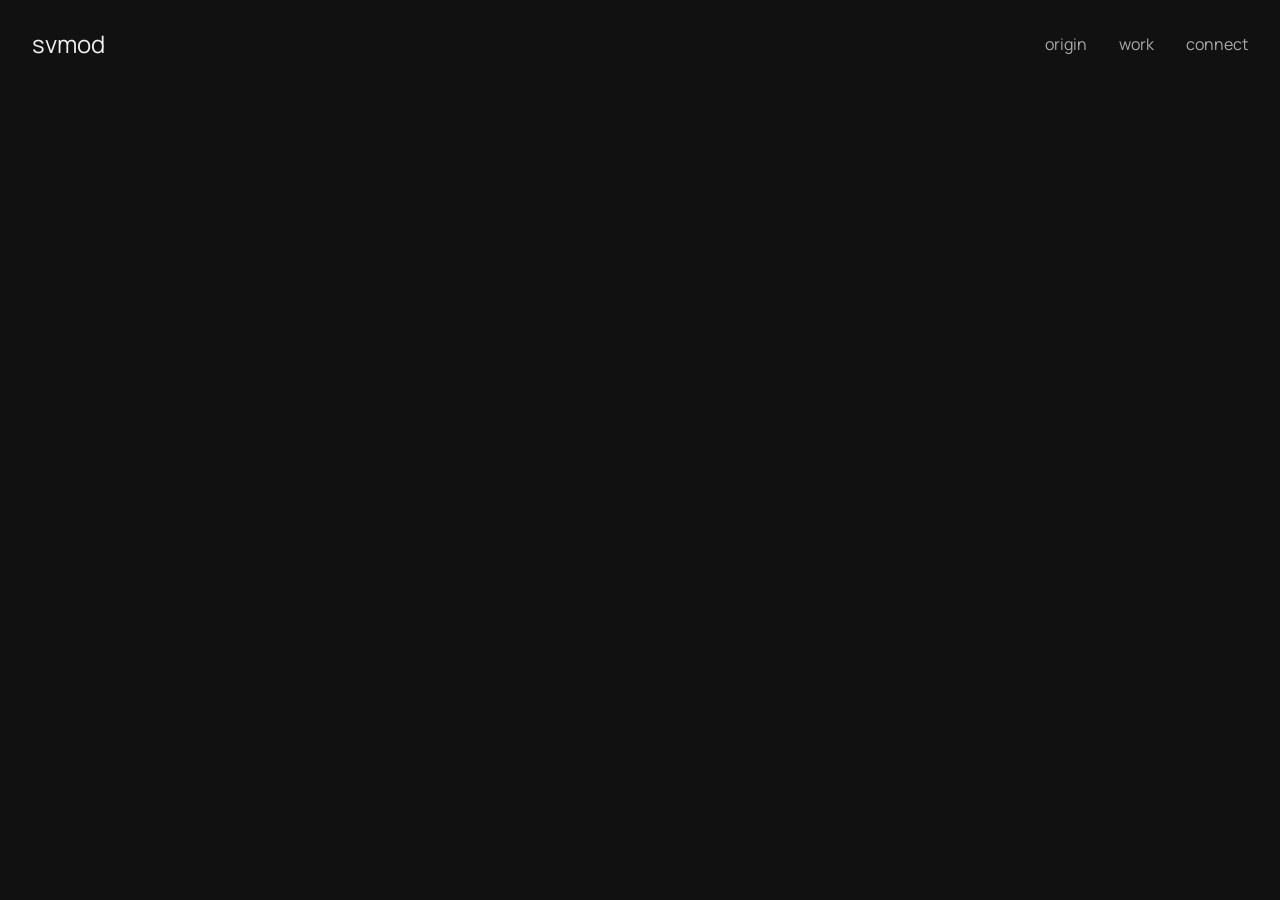
==== frontend/index.html @ 63c572e3 "feat(css): add header layout, nav hover states, transitions" ====
<!doctype html>
<html lang="en">
    <head>
        <meta charset="UTF-8" />
        <meta name="viewport" content="width=device-width, initial-scale=1.0" />
        <meta
            http-equiv="Content-Security-Policy"
            content="default-src 'self'"
        />
        <title>svmod</title>
        <meta name="description" content="Portfolio cybersec" />
        <meta name="referrer" content="strict-origin-when-cross-origin" />
        <link rel="stylesheet" href="./css/style.css" />
    </head>
    <body>
        <header>
            <a id="logo" class="logo" href="#">svmod</a>
            <nav id="menu" class="menu-style">
                <ul id="menu-container" class="menu-container">
                    <li><a href="#origin">origin</a></li>
                    <li><a href="#work">work</a></li>
                    <li><a href="#connect">connect</a></li>
                </ul>
            </nav>
        </header>

        <main>
            <section id="origin" class="section-container"></section>
            <section id="work" class="section-container"></section>
            <section id="connect" class="section-container"></section>
        </main>
        <footer></footer>
    </body>
</html>
---- frontend/css/style.css ----
@font-face {
    font-family: Manrope;
    src: url("../assets/fonts/manrope-v20-latin-300.woff2") format("woff2");
    font-weight: 300;
    font-style: normal;
    font-display: swap;
}

@font-face {
    font-family: Manrope;
    src: url("../assets/fonts/manrope-v20-latin-regular.woff2") format("woff2");
    font-weight: 400;
    font-style: normal;
    font-display: swap;
}

@font-face {
    font-family: Manrope;
    src: url("../assets/fonts/manrope-v20-latin-500.woff2") format("woff2");
    font-weight: 500;
    font-style: normal;
    font-display: swap;
}

@font-face {
    font-family: Manrope;
    src: url("../assets/fonts/manrope-v20-latin-700.woff2") format("woff2");
    font-weight: 700;
    font-style: normal;
    font-display: swap;
}

:root {
    --color-bg: #111111;
    --color-accent: #e0ffff;
    --color-text: #f0f0f0;
    --color-text-secondary: #aaaaaa;

    --text-family: Manrope, sans-serif;

    --font-size-sm: 1rem;
    --font-size-lg: 1.5rem;
    --font-size-xl: 2rem;
    --font-size-2xl: 2.5rem;

    --space-xs: 4px;
    --space-sm: 8px;
    --space-md: 16px;
    --space-lg: 32px;
    --space-xl: 64px;
    --space-2xl: 128px;

    --transition-base: 0.3s ease;
}

*,
*::after,
*::before {
    box-sizing: border-box;
}
body {
    background-color: var(--color-bg);
    font-family: var(--text-family);
    color: var(--color-text);
    margin: 0;
    min-height: 100vh;
    line-height: 1.5;
}

img,
video,
svg {
    display: block;
    max-width: 100%;
}

h1,
h2,
h3,
h4,
h5,
h6 {
    font-weight: 500;
}

header {
    position: sticky;
    top: 0;
    display: flex;
    justify-content: space-between;
    align-items: center;
    padding: var(--space-md) var(--space-lg);
}

nav ul {
    display: flex;
    flex-direction: row;
    gap: var(--space-lg);
    list-style: none;
    padding: 0;
}

nav ul li a {
    color: var(--color-text-secondary);
    text-decoration: none;
    transition: var(--transition-base);
}

nav ul li a:hover {
    color: var(--color-accent);
}

.logo {
    color: var(--color-text);
    text-decoration: none;
    font-size: var(--font-size-lg);
    transition: var(--transition-base);
}

.logo:hover {
    color: var(--color-accent);
}
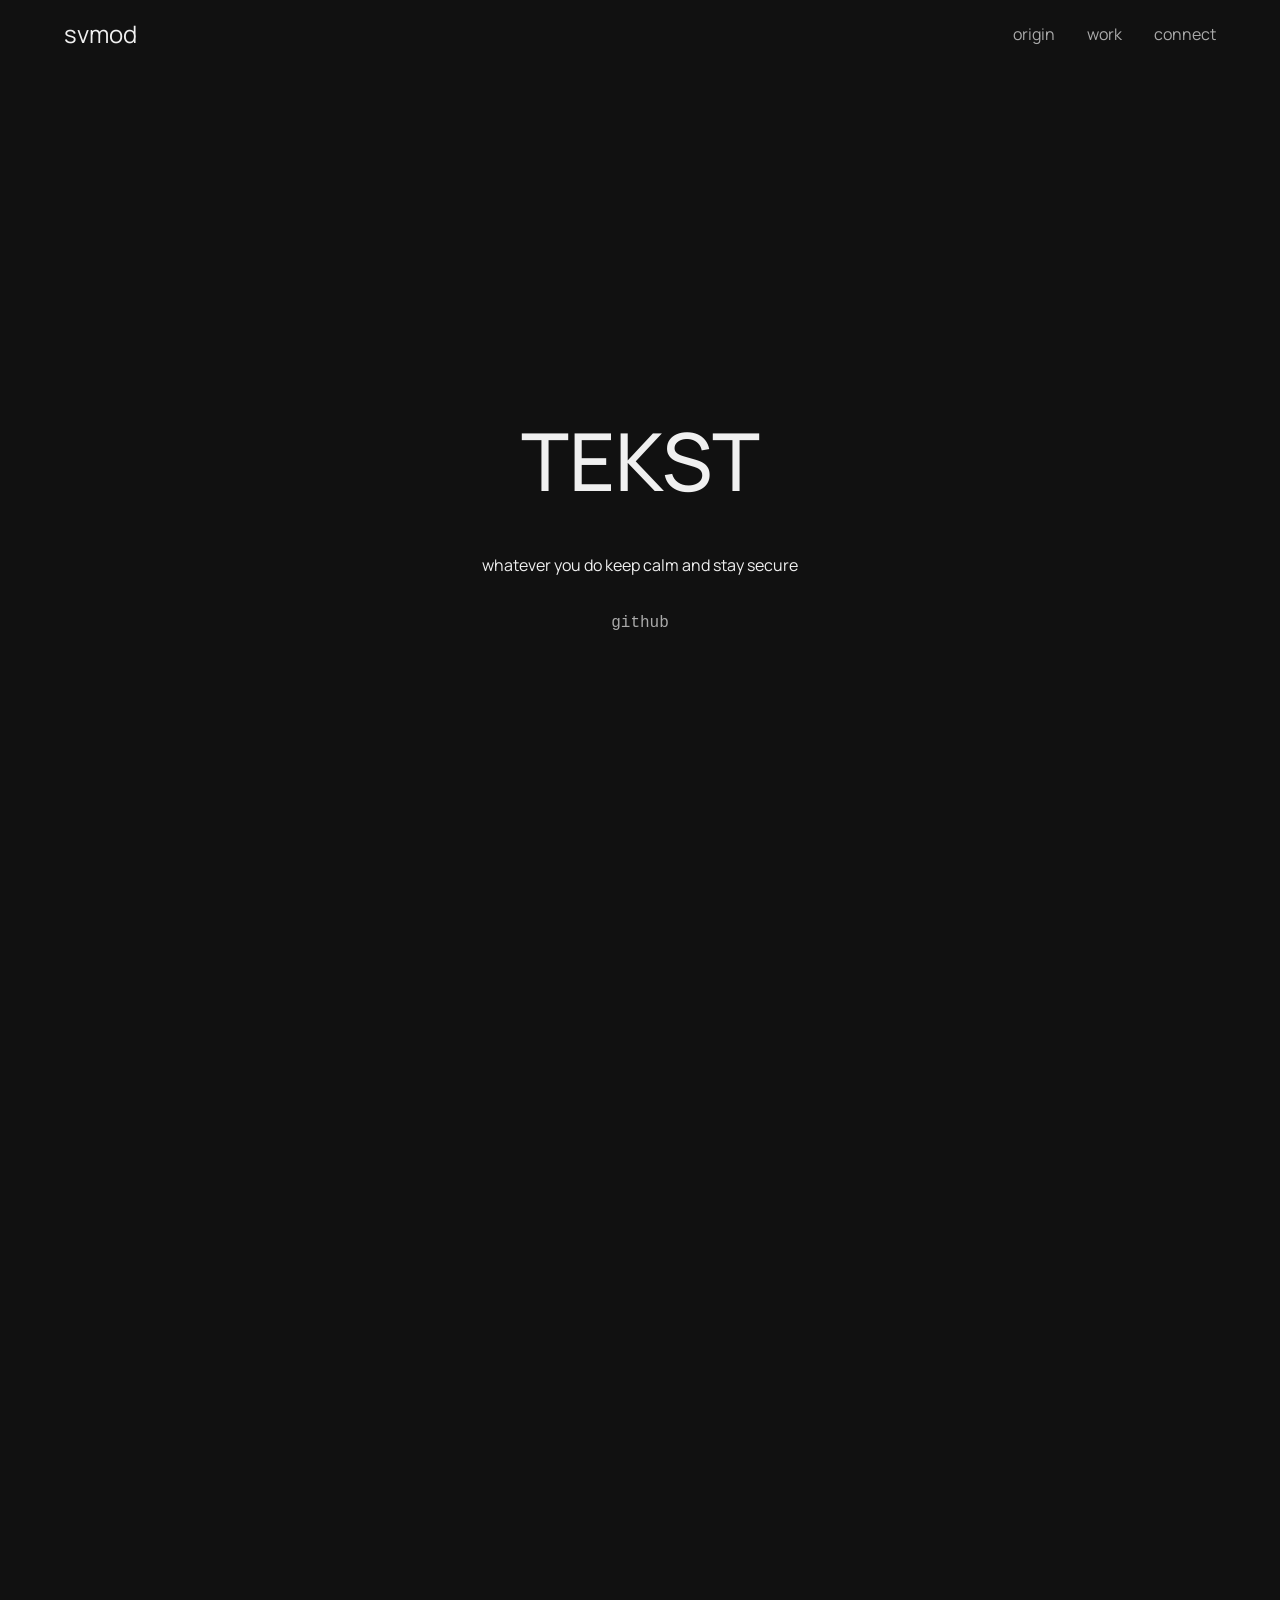
==== commit 0eb7b9fb: "feat(origin): add origin section structure and styles" ====
--- a/frontend/index.html
+++ b/frontend/index.html
@@ -25,7 +25,21 @@
         </header>
 
         <main>
-            <section id="origin" class="section-container"></section>
+            <section id="origin" class="section-container">
+                <div id="origin-container">
+                    <h1 id="origin-main-header" class="origin-header">TEKST</h1>
+
+                    <p id="origin-tag" class="tag">
+                        whatever you do keep calm and stay secure
+                    </p>
+
+                    <a
+                        class="origin-github-tag"
+                        href="https://github.com/svmod3"
+                        ><code>github</code></a
+                    >
+                </div>
+            </section>
             <section id="work" class="section-container"></section>
             <section id="connect" class="section-container"></section>
         </main>
--- a/frontend/css/style.css
+++ b/frontend/css/style.css
@@ -38,10 +38,14 @@
 
     --text-family: Manrope, sans-serif;
 
-    --font-size-sm: 1rem;
+    --font-size-sm: 0.5rem;
+    --font-size-md: 1rem;
     --font-size-lg: 1.5rem;
     --font-size-xl: 2rem;
     --font-size-2xl: 2.5rem;
+    --font-size-3xl: 3rem;
+    --font-size-4xl: 4rem;
+    --font-size-5xl: 5rem;
 
     --space-xs: 4px;
     --space-sm: 8px;
@@ -57,6 +61,12 @@
 *::after,
 *::before {
     box-sizing: border-box;
+    margin: 0;
+    padding: 0;
+}
+
+html {
+    scroll-behavior: smooth;
 }
 body {
     background-color: var(--color-bg);
@@ -89,7 +99,7 @@
     display: flex;
     justify-content: space-between;
     align-items: center;
-    padding: var(--space-md) var(--space-lg);
+    padding: var(--space-md) var(--space-xl);
 }
 
 nav ul {
@@ -120,3 +130,45 @@
 .logo:hover {
     color: var(--color-accent);
 }
+
+.section-container {
+    min-height: 100dvh;
+    display: flex;
+    justify-content: center;
+    align-items: center;
+}
+
+#origin-container {
+    display: flex;
+    flex-direction: column;
+    align-items: center;
+    gap: var(--space-lg);
+}
+
+#origin-container .origin-github-tag {
+    text-align: center;
+    text-decoration: inherit;
+    display: block;
+    font-size: var(--font-size-md);
+    color: var(--color-text-secondary);
+    transition: var(--transition-base);
+}
+
+#origin-container .origin-github-tag:hover {
+    color: var(--color-accent);
+}
+
+#origin-container h1 {
+    text-align: center;
+    font-size: var(--font-size-5xl);
+}
+
+#origin-container p {
+    text-align: center;
+}
+
+@media (max-width: 768px) {
+    #origin-container h1 {
+        font-size: var(--font-size-3xl);
+    }
+}
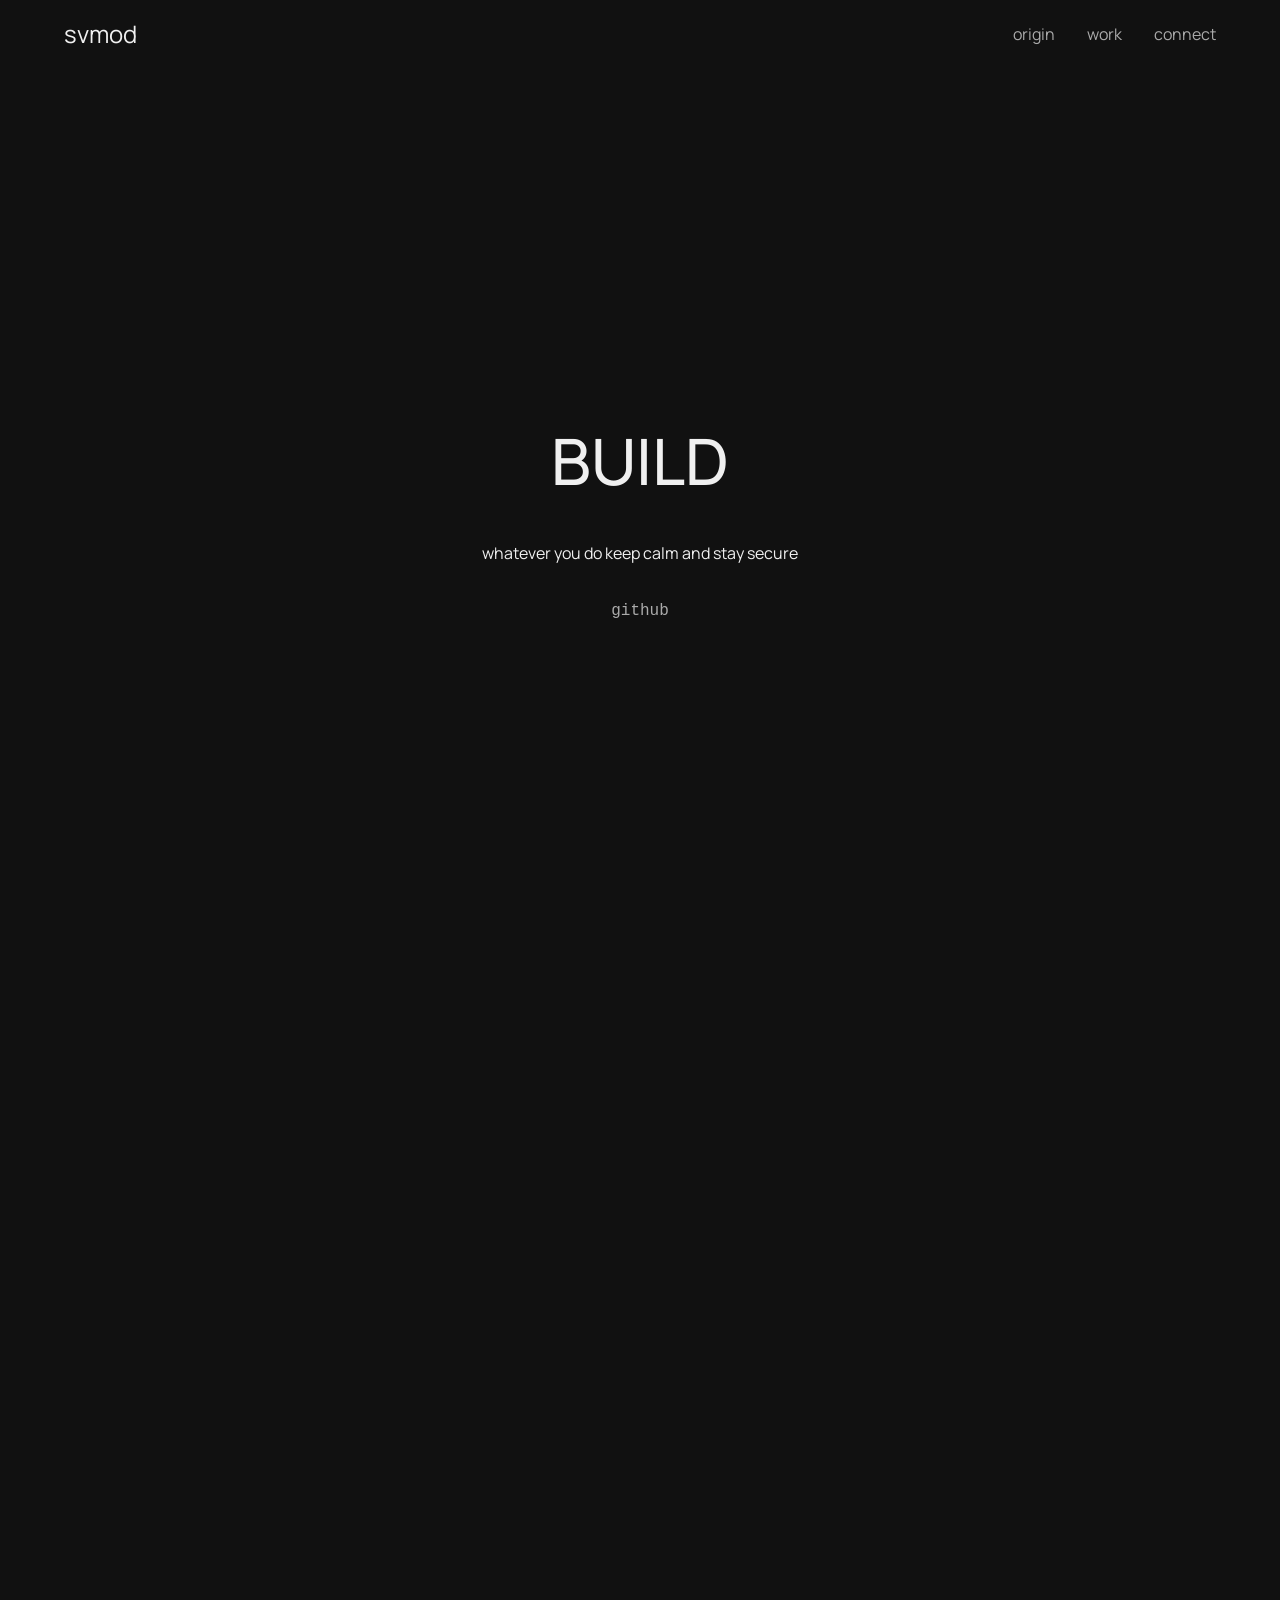
==== commit 8ee99a93: "feat(origin): add script tag, GitHub link with sec attr" ====
--- a/frontend/index.html
+++ b/frontend/index.html
@@ -27,7 +27,7 @@
         <main>
             <section id="origin" class="section-container">
                 <div id="origin-container">
-                    <h1 id="origin-main-header" class="origin-header">TEKST</h1>
+                    <h1 id="origin-main-header" class="origin-header">BUILD</h1>
 
                     <p id="origin-tag" class="tag">
                         whatever you do keep calm and stay secure
@@ -36,6 +36,8 @@
                     <a
                         class="origin-github-tag"
                         href="https://github.com/svmod3"
+                        target="_blank"
+                        rel="noreferrer noopener"
                         ><code>github</code></a
                     >
                 </div>
@@ -44,5 +46,7 @@
             <section id="connect" class="section-container"></section>
         </main>
         <footer></footer>
+
+        <script src="./js/main.js"></script>
     </body>
 </html>
--- a/frontend/css/style.css
+++ b/frontend/css/style.css
@@ -160,7 +160,7 @@
 
 #origin-container h1 {
     text-align: center;
-    font-size: var(--font-size-5xl);
+    font-size: var(--font-size-4xl);
 }
 
 #origin-container p {
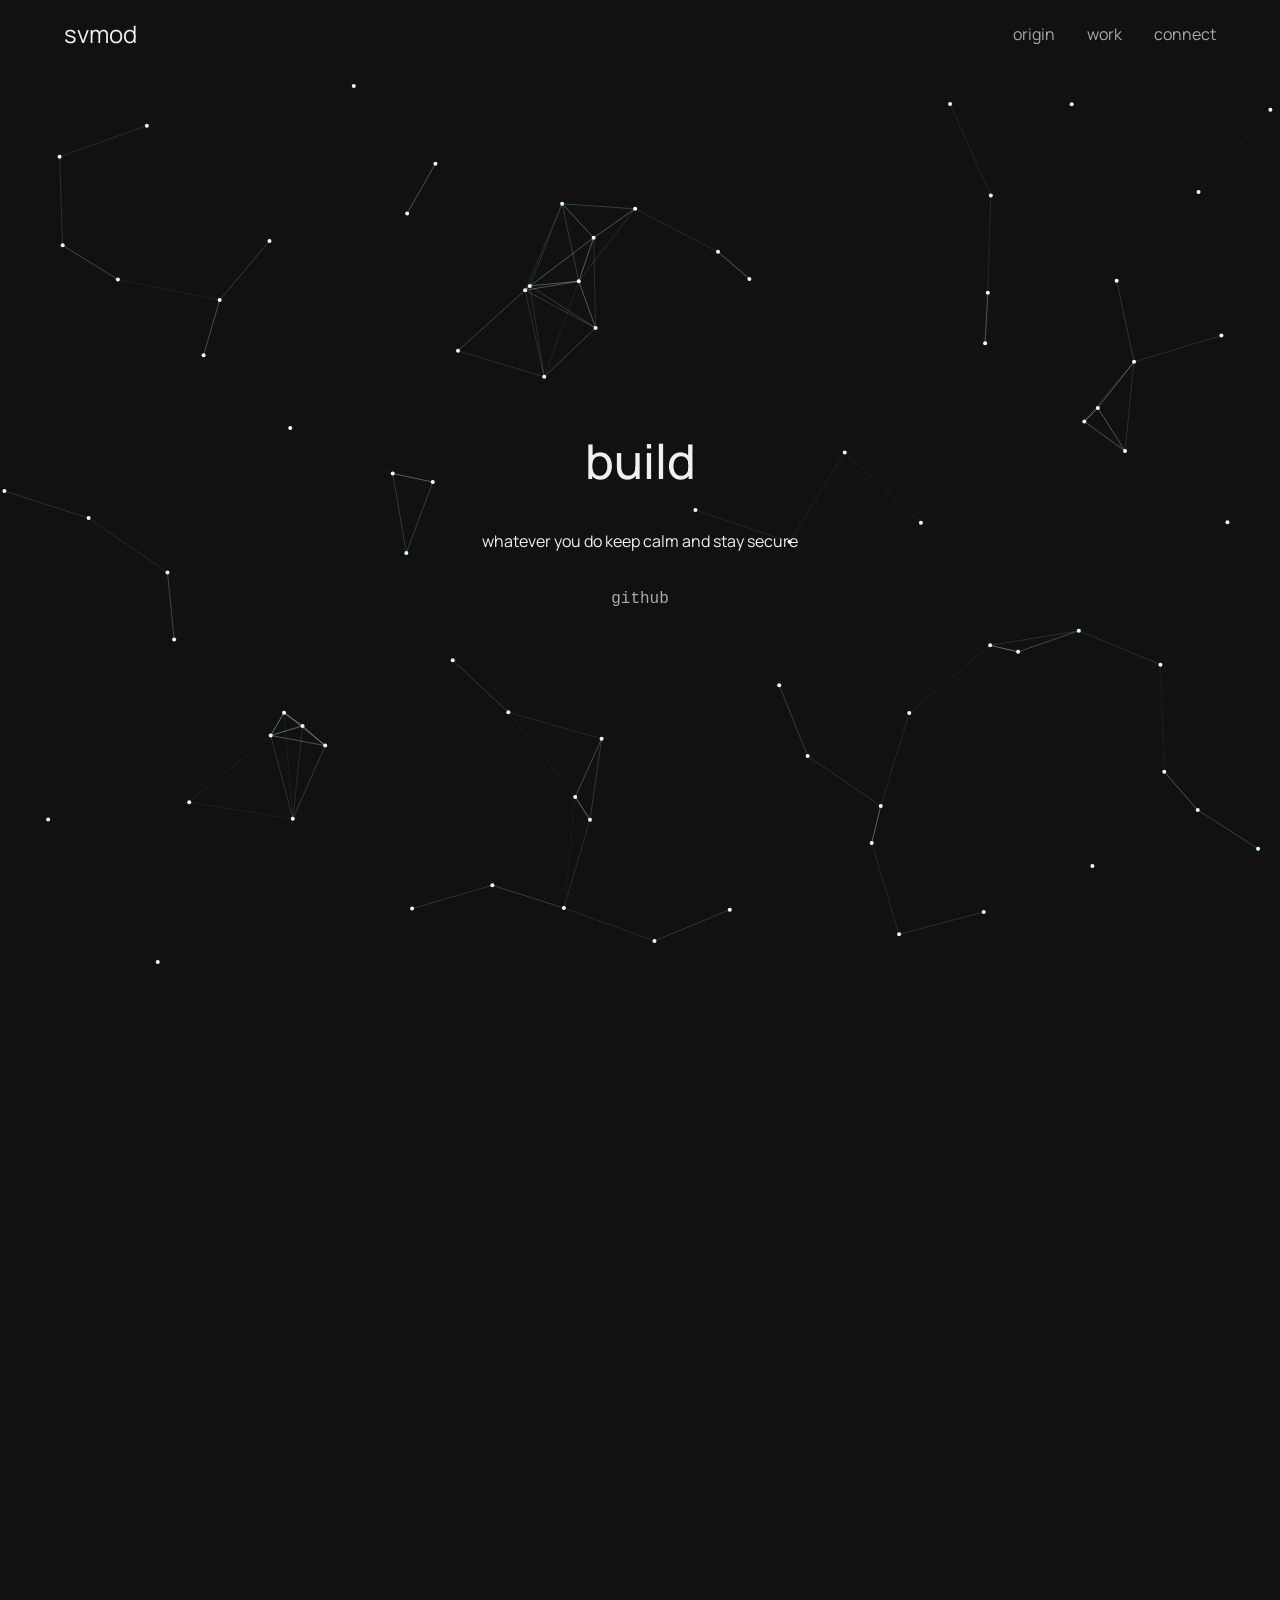
==== commit f3880a01: "feat(js): add canvas network layout" ====
--- a/frontend/index.html
+++ b/frontend/index.html
@@ -11,6 +11,7 @@
         <meta name="description" content="Portfolio cybersec" />
         <meta name="referrer" content="strict-origin-when-cross-origin" />
         <link rel="stylesheet" href="./css/style.css" />
+        <script src="./js/main.js" defer></script>
     </head>
     <body>
         <header>
@@ -26,8 +27,9 @@
 
         <main>
             <section id="origin" class="section-container">
+                <canvas id="origin-canvas"> </canvas>
                 <div id="origin-container">
-                    <h1 id="origin-main-header" class="origin-header">BUILD</h1>
+                    <h1 id="origin-main-header" class="origin-header">build</h1>
 
                     <p id="origin-tag" class="tag">
                         whatever you do keep calm and stay secure
@@ -46,7 +48,5 @@
             <section id="connect" class="section-container"></section>
         </main>
         <footer></footer>
-
-        <script src="./js/main.js"></script>
     </body>
 </html>
--- a/frontend/css/style.css
+++ b/frontend/css/style.css
@@ -132,23 +132,35 @@
 }
 
 .section-container {
+    position: relative;
     min-height: 100dvh;
-    display: flex;
-    justify-content: center;
-    align-items: center;
+}
+
+#origin-canvas {
+    position: absolute;
+    top: 0;
+    left: 0;
+    width: 100%;
+    height: 100%;
+    z-index: 0;
 }
 
 #origin-container {
+    position: absolute;
+    top: 50%;
+    left: 50%;
+    transform: translate(-50%, -50%);
     display: flex;
     flex-direction: column;
     align-items: center;
+    z-index: 1;
     gap: var(--space-lg);
 }
 
 #origin-container .origin-github-tag {
+    display: block;
     text-align: center;
     text-decoration: inherit;
-    display: block;
     font-size: var(--font-size-md);
     color: var(--color-text-secondary);
     transition: var(--transition-base);
@@ -160,7 +172,7 @@
 
 #origin-container h1 {
     text-align: center;
-    font-size: var(--font-size-4xl);
+    font-size: var(--font-size-3xl);
 }
 
 #origin-container p {
@@ -169,6 +181,6 @@
 
 @media (max-width: 768px) {
     #origin-container h1 {
-        font-size: var(--font-size-3xl);
+        font-size: var(--font-size-2xl);
     }
 }
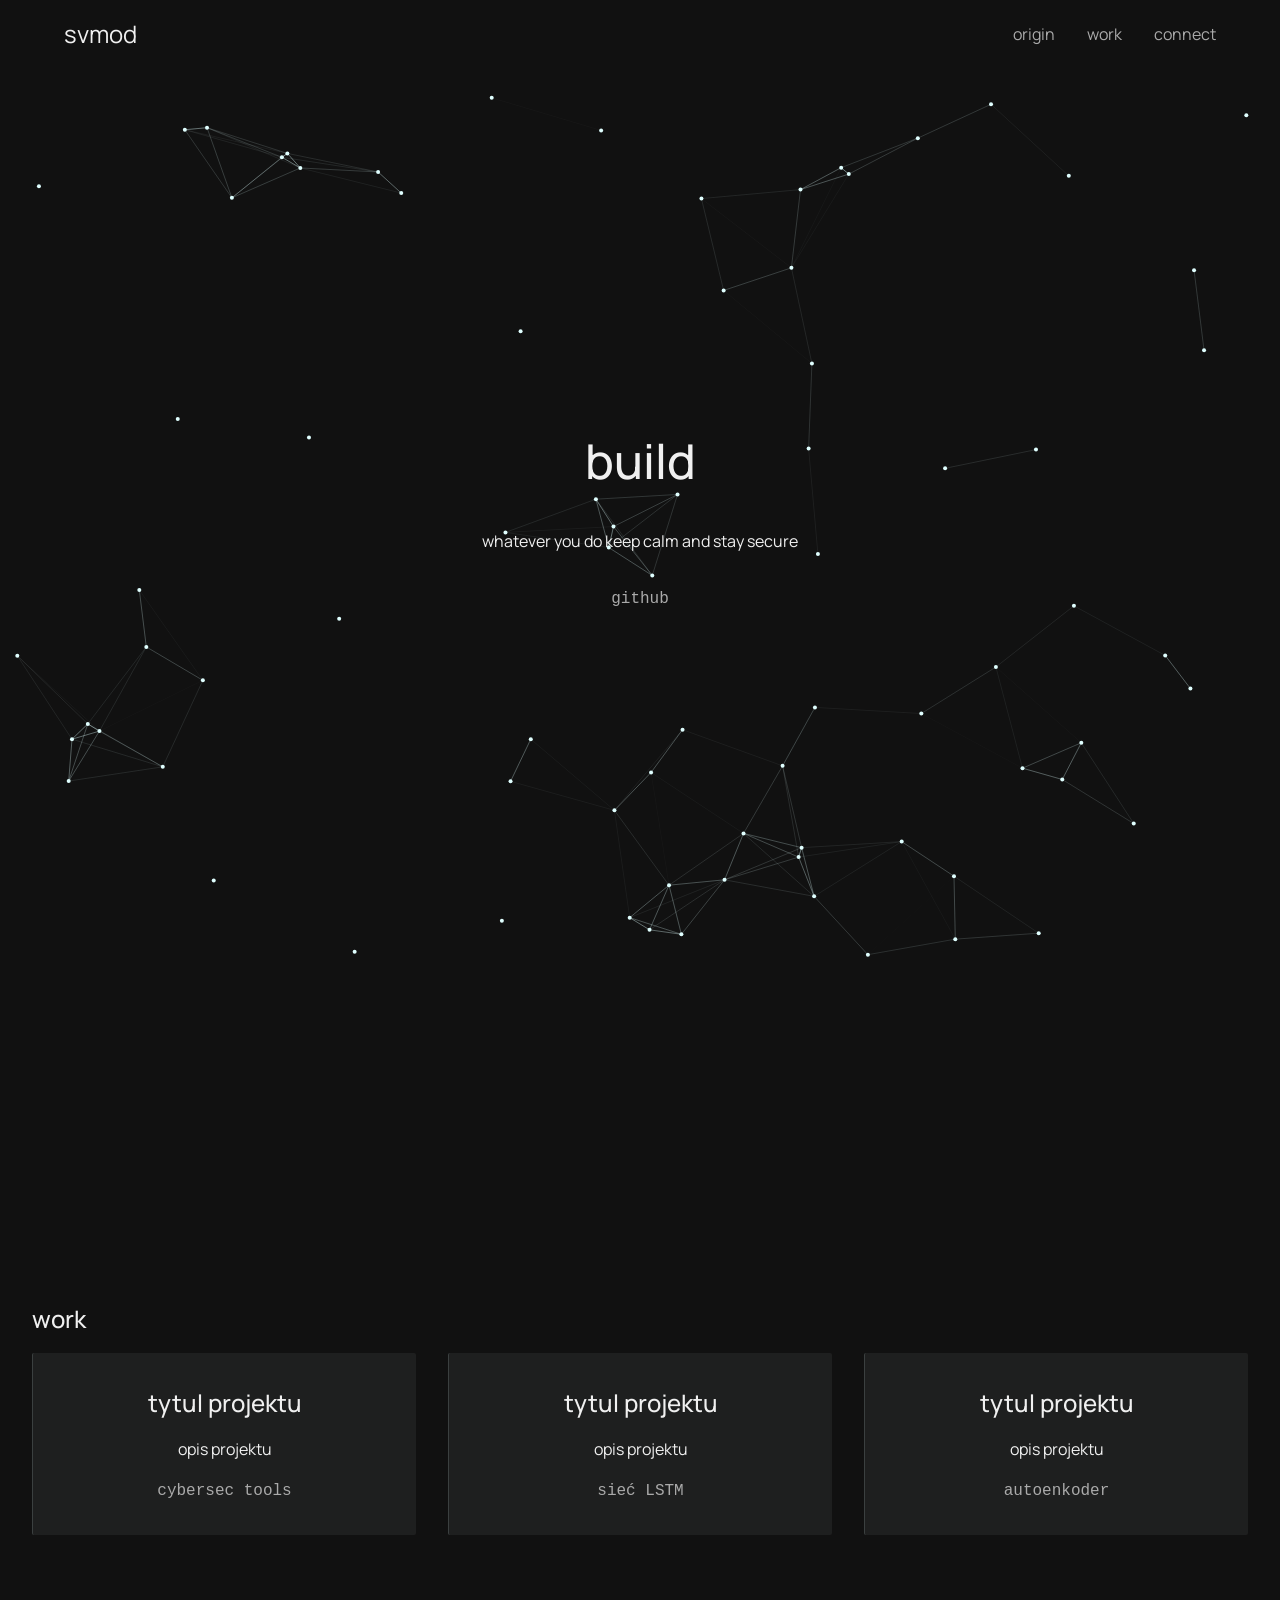
==== commit adad5b26: "feat(work): add projects cards grid with some styling" ====
--- a/frontend/index.html
+++ b/frontend/index.html
@@ -44,7 +44,46 @@
                     >
                 </div>
             </section>
-            <section id="work" class="section-container"></section>
+            <section id="work" class="section-container">
+                <div id="work-content">
+                    <h2 id="work-header">work</h2>
+                    <div id="work-container" class="work-container">
+                        <article class="work-article">
+                            <h2>tytul projektu</h2>
+                            <p>opis projektu</p>
+                            <a
+                                class="work-github-tag"
+                                href="https://github.com/svmod3"
+                                target="_blank"
+                                rel="noreferrer noopener"
+                                ><code>cybersec tools</code></a
+                            >
+                        </article>
+                        <article class="work-article">
+                            <h2>tytul projektu</h2>
+                            <p>opis projektu</p>
+                            <a
+                                class="work-github-tag"
+                                href="https://github.com/svmod3"
+                                target="_blank"
+                                rel="noreferrer noopener"
+                                ><code>sieć LSTM</code></a
+                            >
+                        </article>
+                        <article class="work-article">
+                            <h2>tytul projektu</h2>
+                            <p>opis projektu</p>
+                            <a
+                                class="work-github-tag"
+                                href="https://github.com/svmod3"
+                                target="_blank"
+                                rel="noreferrer noopener"
+                                ><code>autoenkoder</code></a
+                            >
+                        </article>
+                    </div>
+                </div>
+            </section>
             <section id="connect" class="section-container"></section>
         </main>
         <footer></footer>
--- a/frontend/css/style.css
+++ b/frontend/css/style.css
@@ -99,6 +99,7 @@
     display: flex;
     justify-content: space-between;
     align-items: center;
+    z-index: 10;
     padding: var(--space-md) var(--space-xl);
 }
 
@@ -133,6 +134,9 @@
 
 .section-container {
     position: relative;
+    display: flex;
+    justify-content: center;
+    align-items: center;
     min-height: 100dvh;
 }
 
@@ -179,8 +183,129 @@
     text-align: center;
 }
 
+#work-content {
+    display: flex;
+    flex-direction: column;
+    width: 100%;
+    max-width: 1400px;
+    padding: var(--space-lg);
+    gap: var(--space-md);
+}
+
+#work-container {
+    display: grid;
+    grid-template-columns: repeat(auto-fit, minmax(300px, 1fr));
+    text-align: center;
+    width: 100%;
+    gap: var(--space-lg);
+}
+
+#work-container .work-github-tag {
+    display: block;
+    text-align: center;
+    text-decoration: inherit;
+    font-size: var(--font-size-md);
+    color: var(--color-text-secondary);
+    transition: var(--transition-base);
+}
+
+#work-container .work-github-tag:hover {
+    color: var(--color-accent);
+}
+
+.work-article {
+    background: rgba(224, 255, 255, 0.06);
+    padding: var(--space-lg);
+    display: flex;
+    flex-direction: column;
+    gap: var(--space-md);
+    border-radius: 2px;
+    border-left: 1px solid rgba(224, 255, 255, 0.15);
+    transition:
+        background var(--transition-base),
+        border-left-color var(--transition-base);
+}
+
+.work-article:hover {
+    background: rgba(224, 255, 255, 0.04);
+    border-left: 1px solid var(--color-accent);
+}
+
 @media (max-width: 768px) {
     #origin-container h1 {
         font-size: var(--font-size-2xl);
     }
 }
+
+@keyframes glitch {
+    0% {
+        transform: none;
+        text-shadow: none;
+        opacity: 1;
+    }
+    8% {
+        transform: skewX(-15deg) translateX(-4px);
+        text-shadow:
+            4px 0 #ff0040,
+            -4px 0 #00ffff;
+        opacity: 0.8;
+    }
+    11% {
+        transform: skewX(12deg) translateX(3px);
+        text-shadow:
+            -3px 0 #ff0040,
+            3px 0 #00ffff;
+        opacity: 0.9;
+    }
+    14% {
+        transform: none;
+        text-shadow: none;
+        opacity: 1;
+    }
+    35% {
+        transform: none;
+        text-shadow: none;
+        opacity: 1;
+    }
+    36% {
+        transform: skewX(-8deg) translateX(5px);
+        text-shadow: 5px 0 #ff0040;
+        opacity: 0.7;
+    }
+    38% {
+        transform: skewX(20deg) translateX(-2px);
+        text-shadow: -2px 0 #00ffff;
+        opacity: 0.9;
+    }
+    40% {
+        transform: none;
+        text-shadow: none;
+        opacity: 1;
+    }
+    73% {
+        transform: none;
+        text-shadow: none;
+        opacity: 1;
+    }
+    74% {
+        transform: skewX(5deg) translateX(-3px);
+        text-shadow:
+            3px 0 #ff0040,
+            -1px 0 #00ffff;
+        opacity: 0.8;
+    }
+    76% {
+        transform: none;
+        text-shadow: none;
+        opacity: 1;
+    }
+    100% {
+        transform: none;
+        text-shadow: none;
+        opacity: 1;
+    }
+}
+
+.glitch {
+    animation: glitch 0.4s steps(1) forwards;
+}
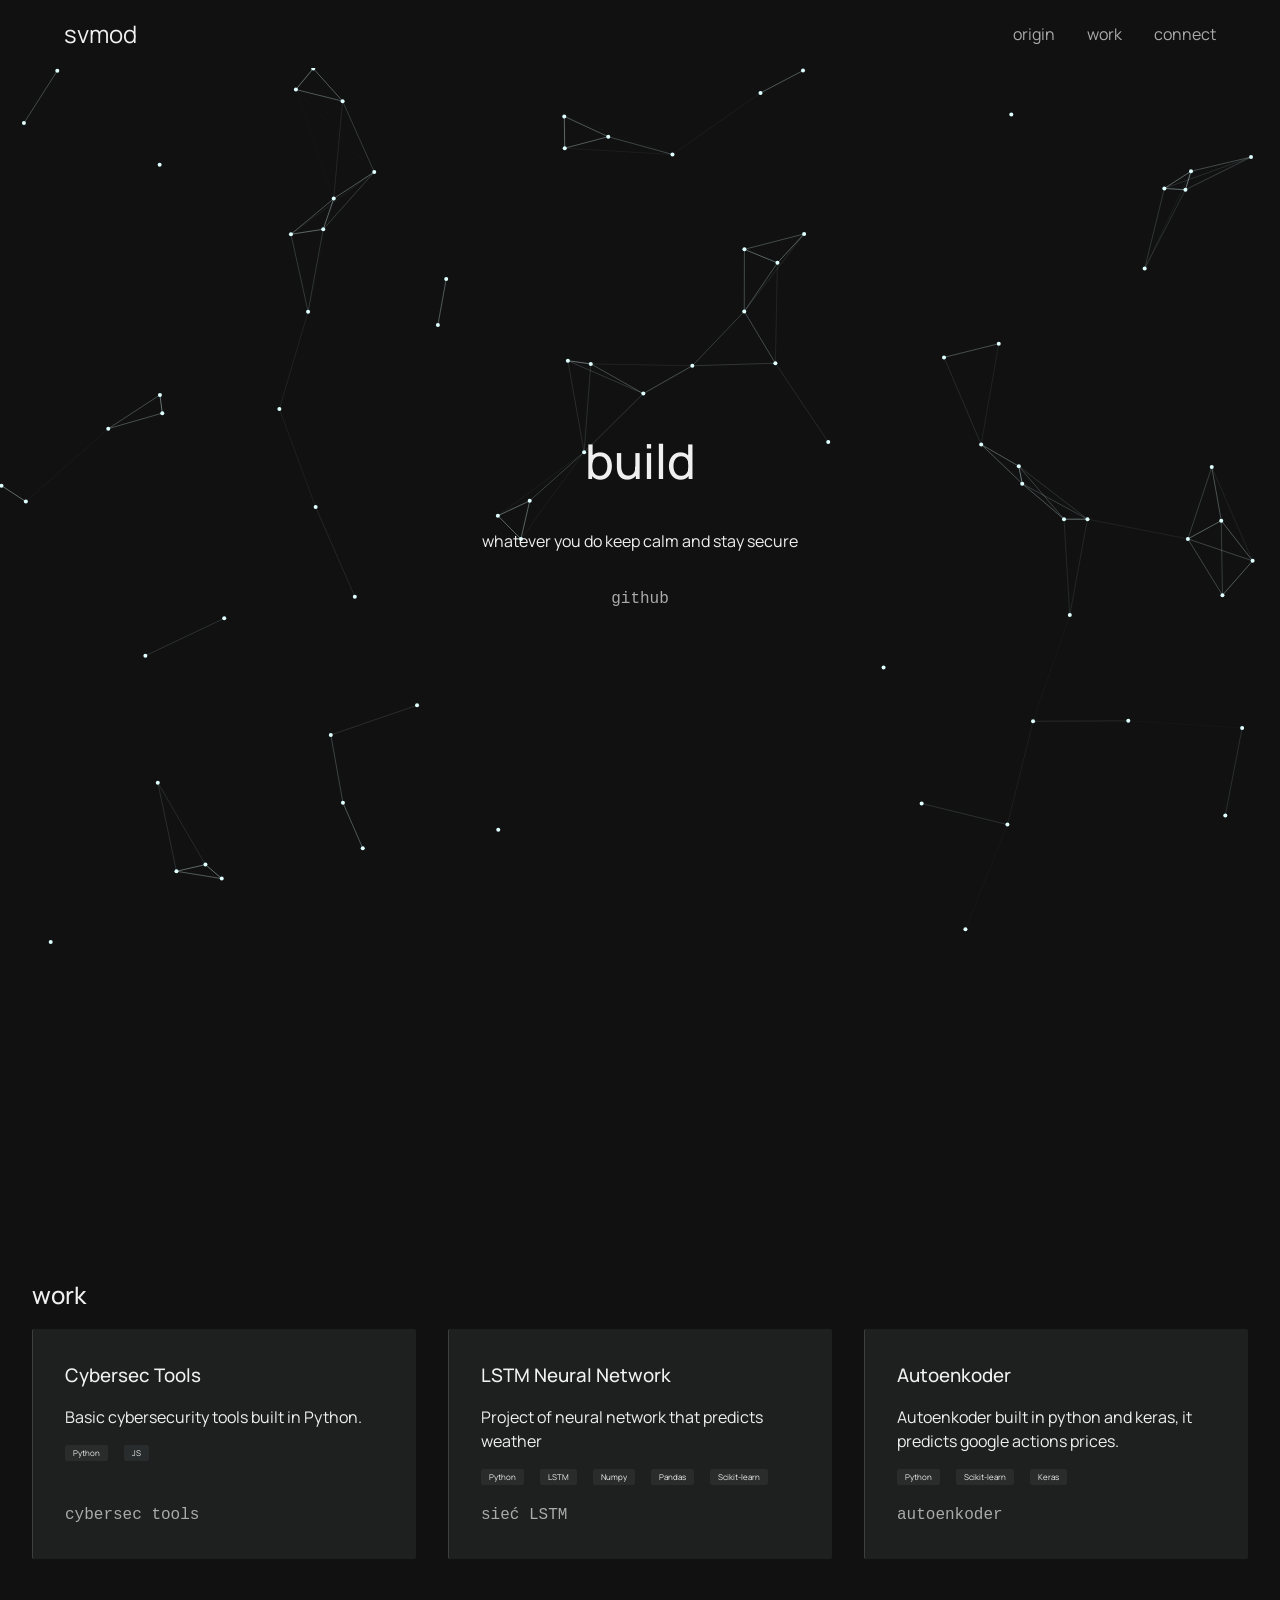
==== commit 66a6ace4: "feat(work): add real project content, tech tags, left-align cards" ====
--- a/frontend/index.html
+++ b/frontend/index.html
@@ -49,8 +49,12 @@
                     <h2 id="work-header">work</h2>
                     <div id="work-container" class="work-container">
                         <article class="work-article">
-                            <h2>tytul projektu</h2>
-                            <p>opis projektu</p>
+                            <h3>Cybersec Tools</h3>
+                            <p>Basic cybersecurity tools built in Python.</p>
+                            <div class="work-tags">
+                                <span>Python</span>
+                                <span>JS</span>
+                            </div>
                             <a
                                 class="work-github-tag"
                                 href="https://github.com/svmod3"
@@ -60,8 +64,17 @@
                             >
                         </article>
                         <article class="work-article">
-                            <h2>tytul projektu</h2>
-                            <p>opis projektu</p>
+                            <h3>LSTM Neural Network</h3>
+                            <p>
+                                Project of neural network that predicts weather
+                            </p>
+                            <div class="work-tags">
+                                <span>Python</span>
+                                <span>LSTM</span>
+                                <span>Numpy</span>
+                                <span>Pandas</span>
+                                <span>Scikit-learn</span>
+                            </div>
                             <a
                                 class="work-github-tag"
                                 href="https://github.com/svmod3"
@@ -71,8 +84,16 @@
                             >
                         </article>
                         <article class="work-article">
-                            <h2>tytul projektu</h2>
-                            <p>opis projektu</p>
+                            <h3>Autoenkoder</h3>
+                            <p>
+                                Autoenkoder built in python and keras, it
+                                predicts google actions prices.
+                            </p>
+                            <div class="work-tags">
+                                <span>Python</span>
+                                <span>Scikit-learn</span>
+                                <span>Keras</span>
+                            </div>
                             <a
                                 class="work-github-tag"
                                 href="https://github.com/svmod3"
--- a/frontend/css/style.css
+++ b/frontend/css/style.css
@@ -195,18 +195,17 @@
 #work-container {
     display: grid;
     grid-template-columns: repeat(auto-fit, minmax(300px, 1fr));
-    text-align: center;
     width: 100%;
     gap: var(--space-lg);
 }
 
 #work-container .work-github-tag {
     display: block;
-    text-align: center;
     text-decoration: inherit;
     font-size: var(--font-size-md);
     color: var(--color-text-secondary);
     transition: var(--transition-base);
+    margin-top: auto;
 }
 
 #work-container .work-github-tag:hover {
@@ -231,6 +230,18 @@
     border-left: 1px solid var(--color-accent);
 }
 
+.work-tags {
+    display: flex;
+    flex-wrap: wrap;
+    gap: var(--space-md);
+}
+
+.work-tags span {
+    background: rgba(224, 255, 255, 0.06);
+    padding: 2px 8px;
+    font-size: var(--font-size-sm);
+    border-radius: 2px;
+}
 @media (max-width: 768px) {
     #origin-container h1 {
         font-size: var(--font-size-2xl);
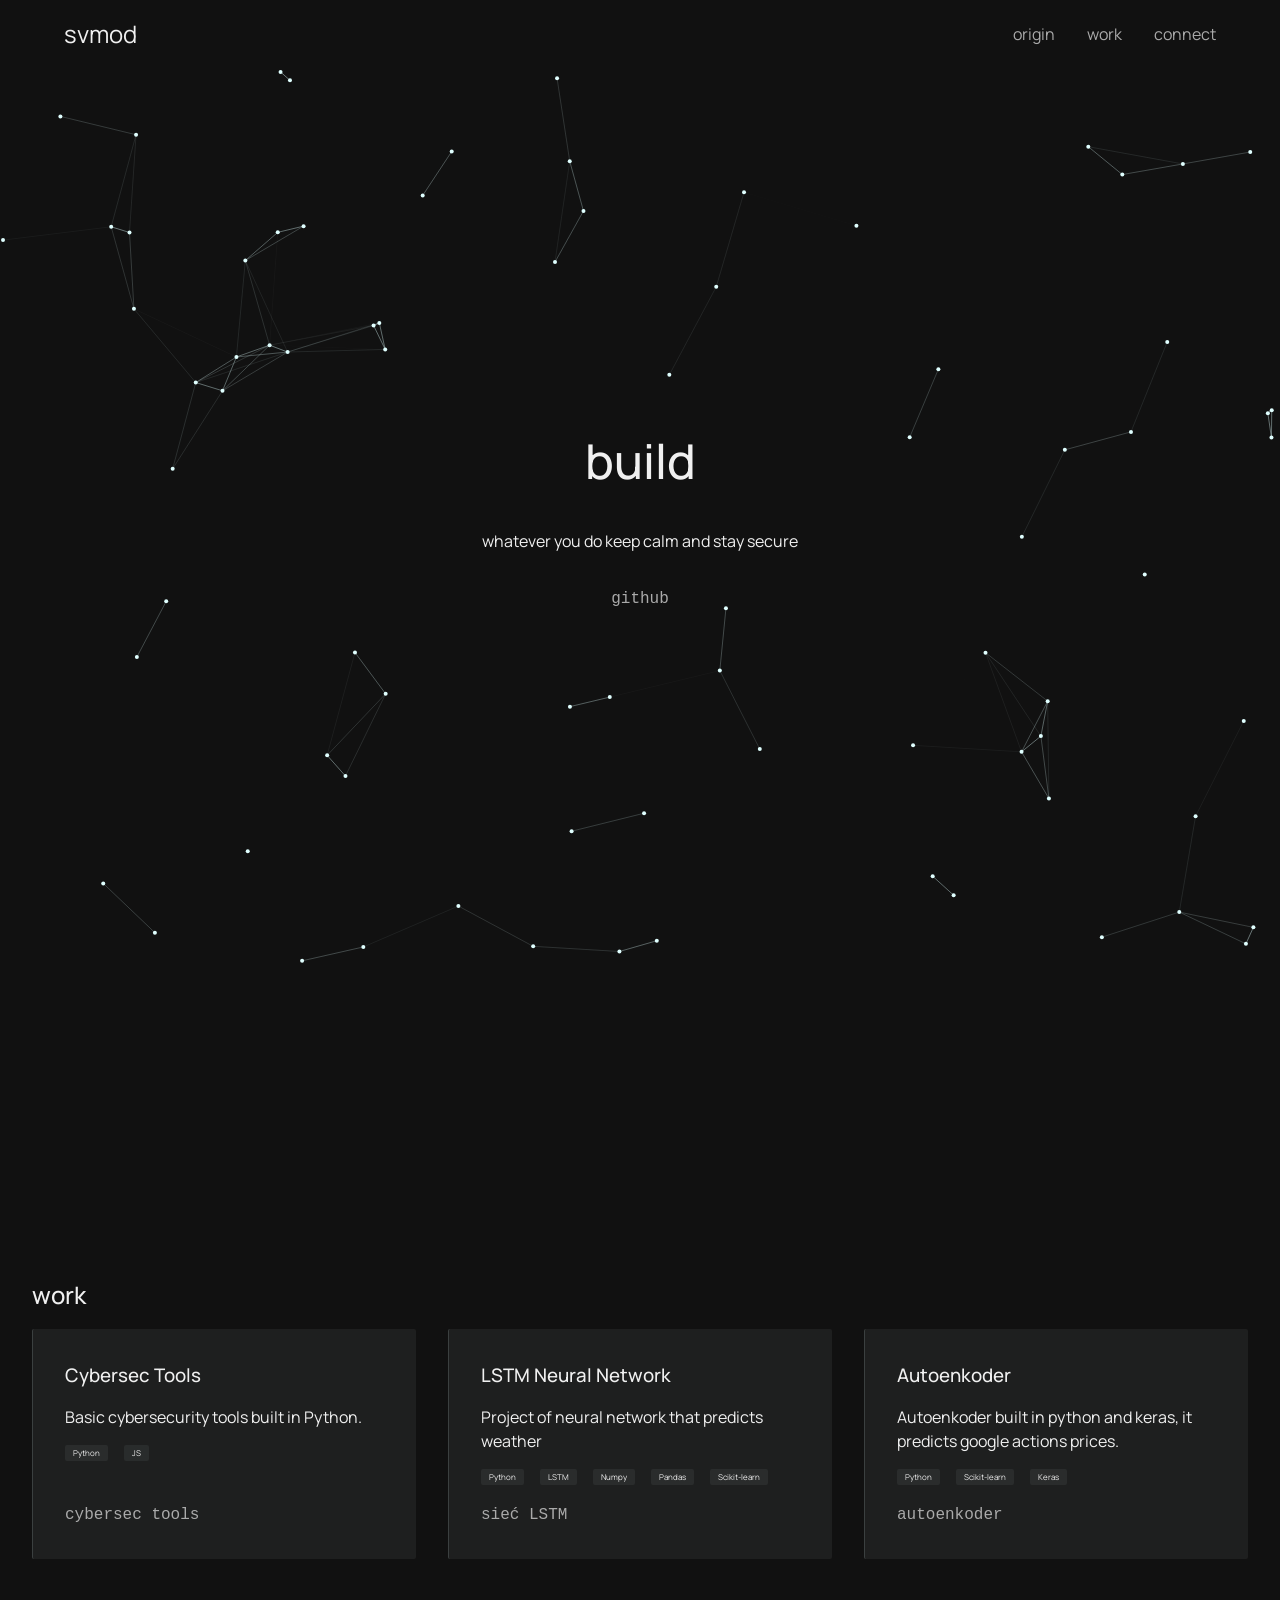
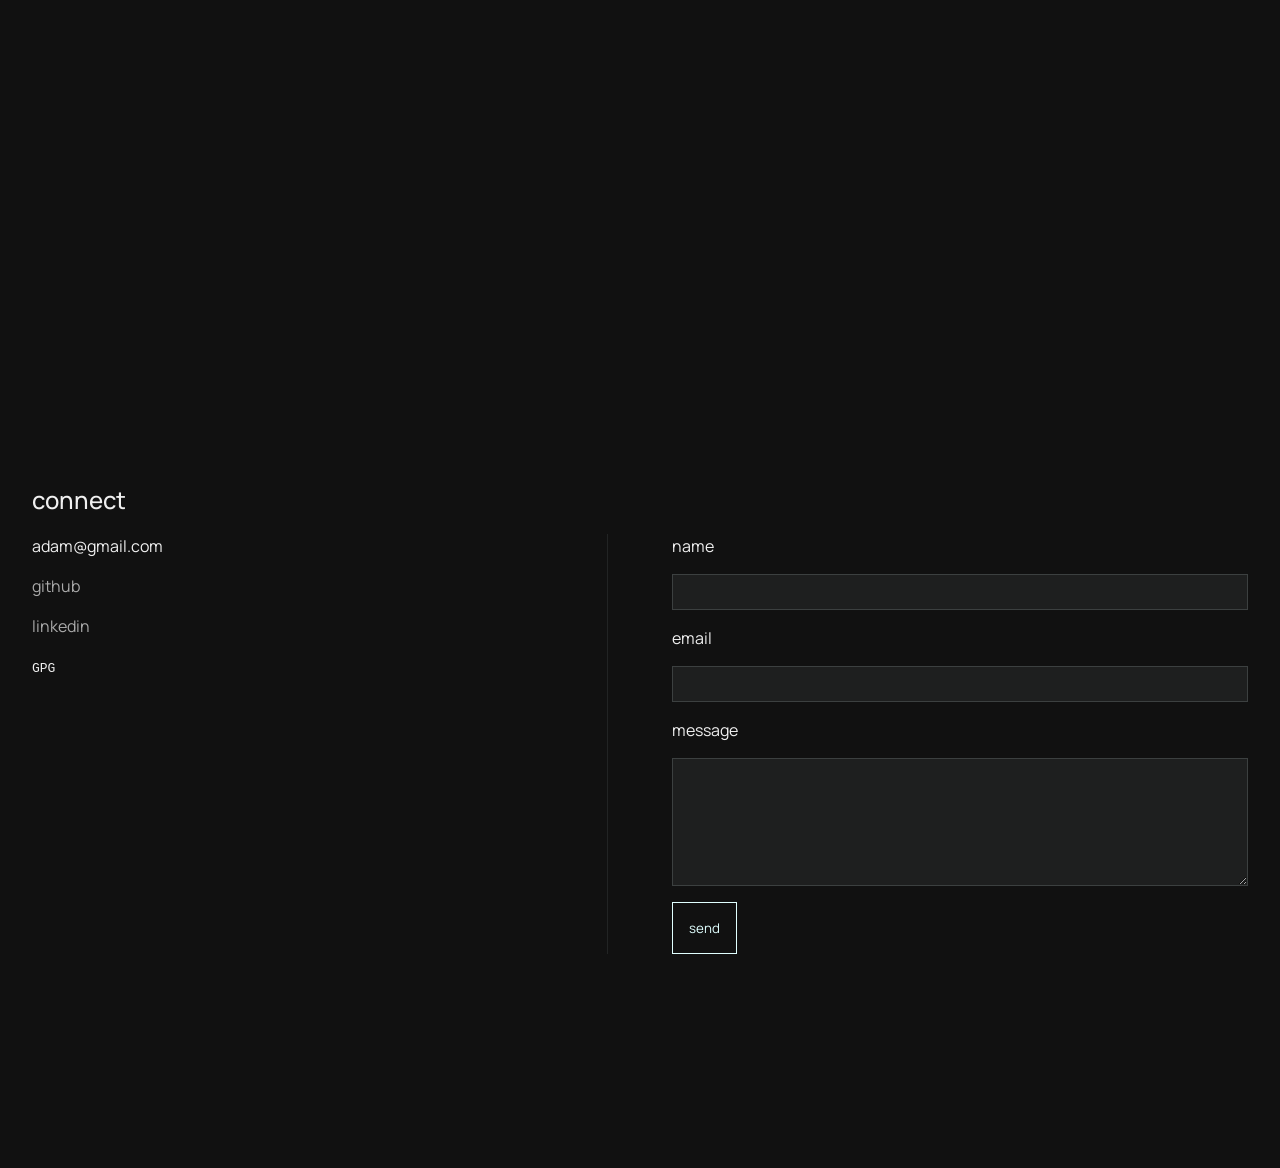
==== commit 7a5dedb4: "feat(connect): add add contact section with email obfuscation and form" ====
--- a/frontend/index.html
+++ b/frontend/index.html
@@ -105,7 +105,38 @@
                     </div>
                 </div>
             </section>
-            <section id="connect" class="section-container"></section>
+            <section id="connect" class="section-container">
+                <div id="connect-content">
+                    <h2>connect</h2>
+                    <div id="connect-grid">
+                        <address>
+                            <span id="contact-email">e-mail</span>
+                            <a
+                                href="github"
+                                target="_blank"
+                                rel="noreferrer noopener"
+                                >github</a
+                            >
+                            <a
+                                href="www.linkedin.com/user"
+                                target="_blank"
+                                rel="noreferrer noopener"
+                                >linkedin</a
+                            >
+                            <p><code>GPG</code></p>
+                        </address>
+                        <form>
+                            <label for="name-input">name</label>
+                            <input id="name-input" type="text" />
+                            <label for="email-input">email</label>
+                            <input id="email-input" type="email" />
+                            <label for="message-input">message</label>
+                            <textarea id="message-input"></textarea>
+                            <button type="submit">send</button>
+                        </form>
+                    </div>
+                </div>
+            </section>
         </main>
         <footer></footer>
     </body>
--- a/frontend/css/style.css
+++ b/frontend/css/style.css
@@ -242,9 +242,85 @@
     font-size: var(--font-size-sm);
     border-radius: 2px;
 }
+
+#connect-content {
+    display: flex;
+    flex-direction: column;
+    width: 100%;
+    max-width: 1400px;
+    padding: var(--space-lg);
+    gap: var(--space-md);
+}
+
+#connect-grid {
+    display: grid;
+    grid-template-columns: 1fr 1fr;
+    gap: var(--space-xl);
+}
+
+address {
+    display: flex;
+    flex-direction: column;
+    font-style: normal;
+    gap: var(--space-md);
+    border-right: 1px solid rgba(224, 255, 255, 0.08);
+    padding-right: var(--space-xl);
+}
+
+address a {
+    color: var(--color-text-secondary);
+    text-decoration: none;
+    transition: var(--transition-base);
+}
+
+address a:hover {
+    color: var(--color-accent);
+}
+
+form {
+    display: flex;
+    flex-direction: column;
+    gap: var(--space-md);
+}
+textarea {
+    min-height: var(--space-2xl);
+}
+
+input,
+textarea {
+    font-family: inherit;
+    background: rgba(224, 255, 255, 0.06);
+    border: 1px solid rgba(224, 255, 255, 0.15);
+    color: var(--color-text-secondary);
+    padding: var(--space-sm);
+}
+
+input:focus,
+textarea:focus {
+    outline: none;
+    border-color: var(--color-accent);
+}
+
+button {
+    font-family: inherit;
+    border: 1px solid var(--color-accent);
+    color: var(--color-accent);
+    background: transparent;
+    padding: var(--space-md);
+    cursor: pointer;
+    transition: var(--transition-base);
+    align-self: flex-start;
+}
+
+button:hover {
+    background: rgba(224, 255, 255, 0.06);
+}
 @media (max-width: 768px) {
     #origin-container h1 {
         font-size: var(--font-size-2xl);
+    }
+    #connect-grid {
+        grid-template-columns: 1fr;
     }
 }
 
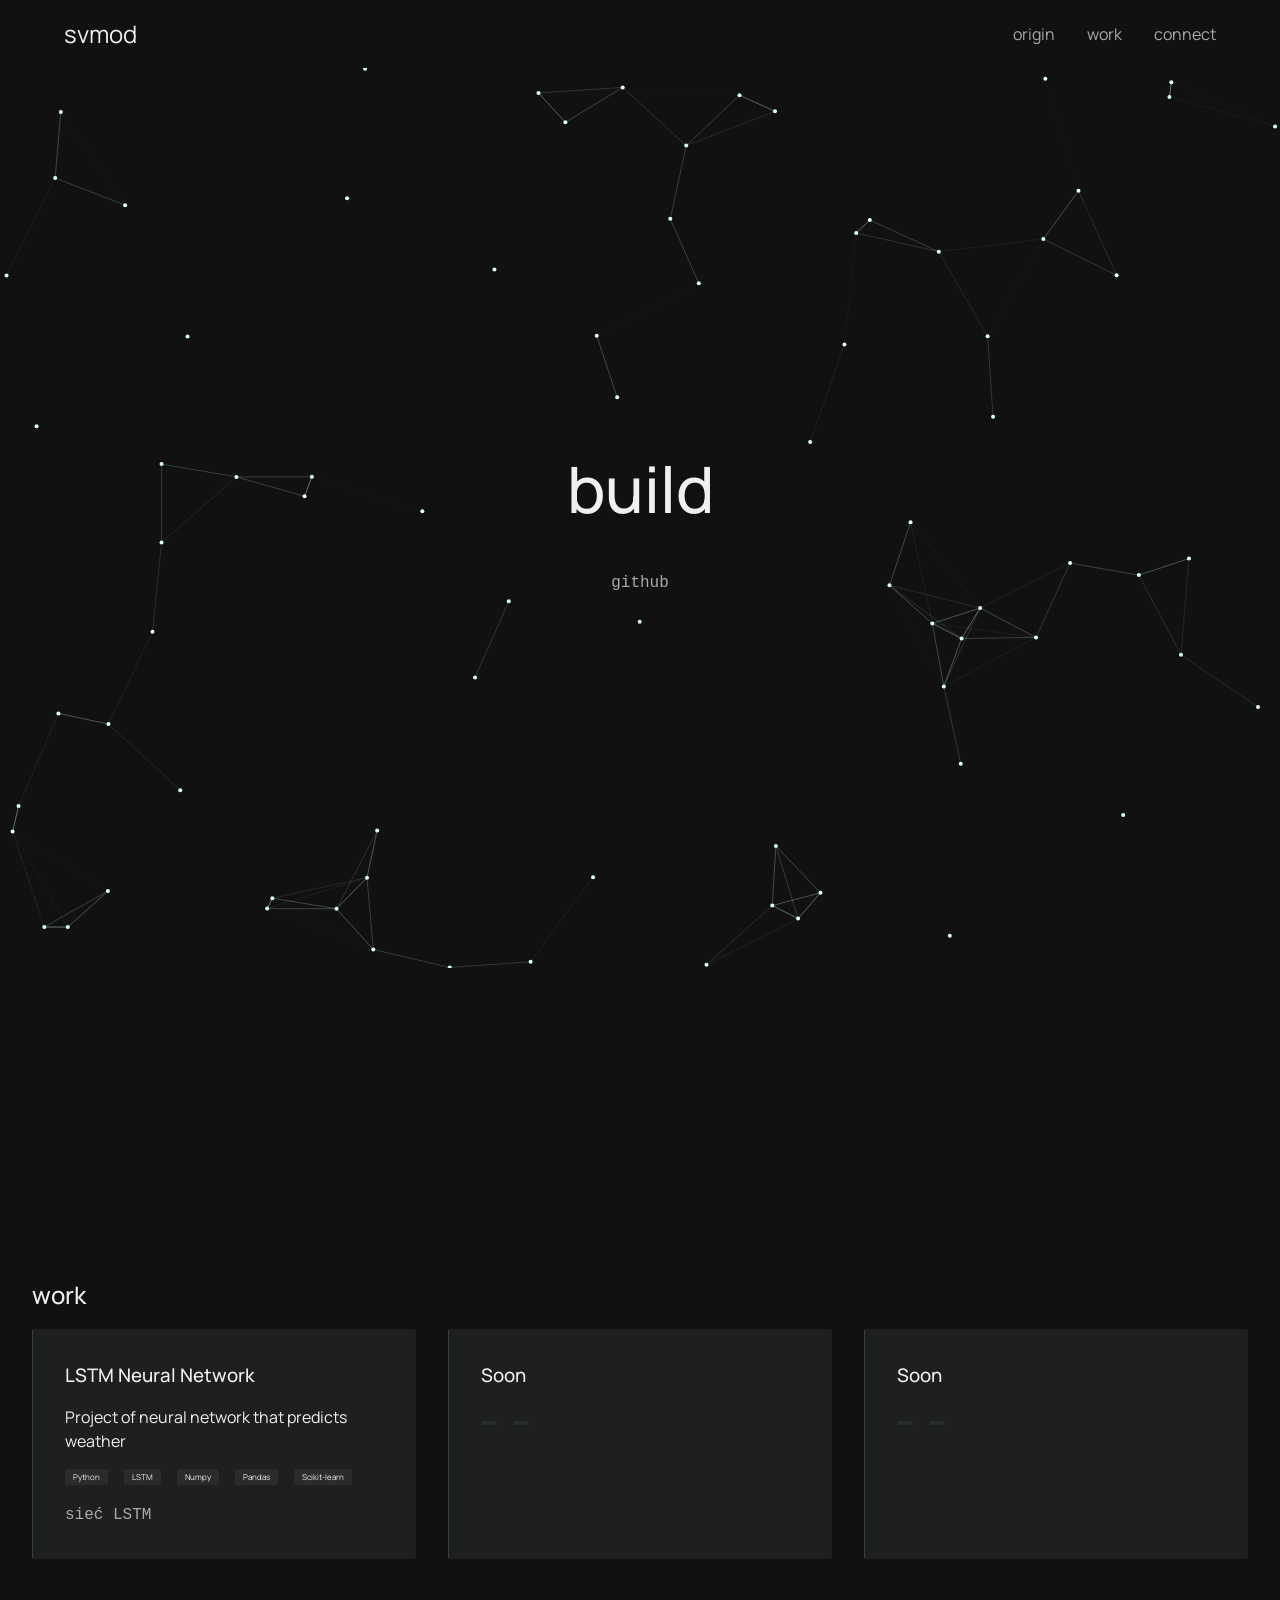
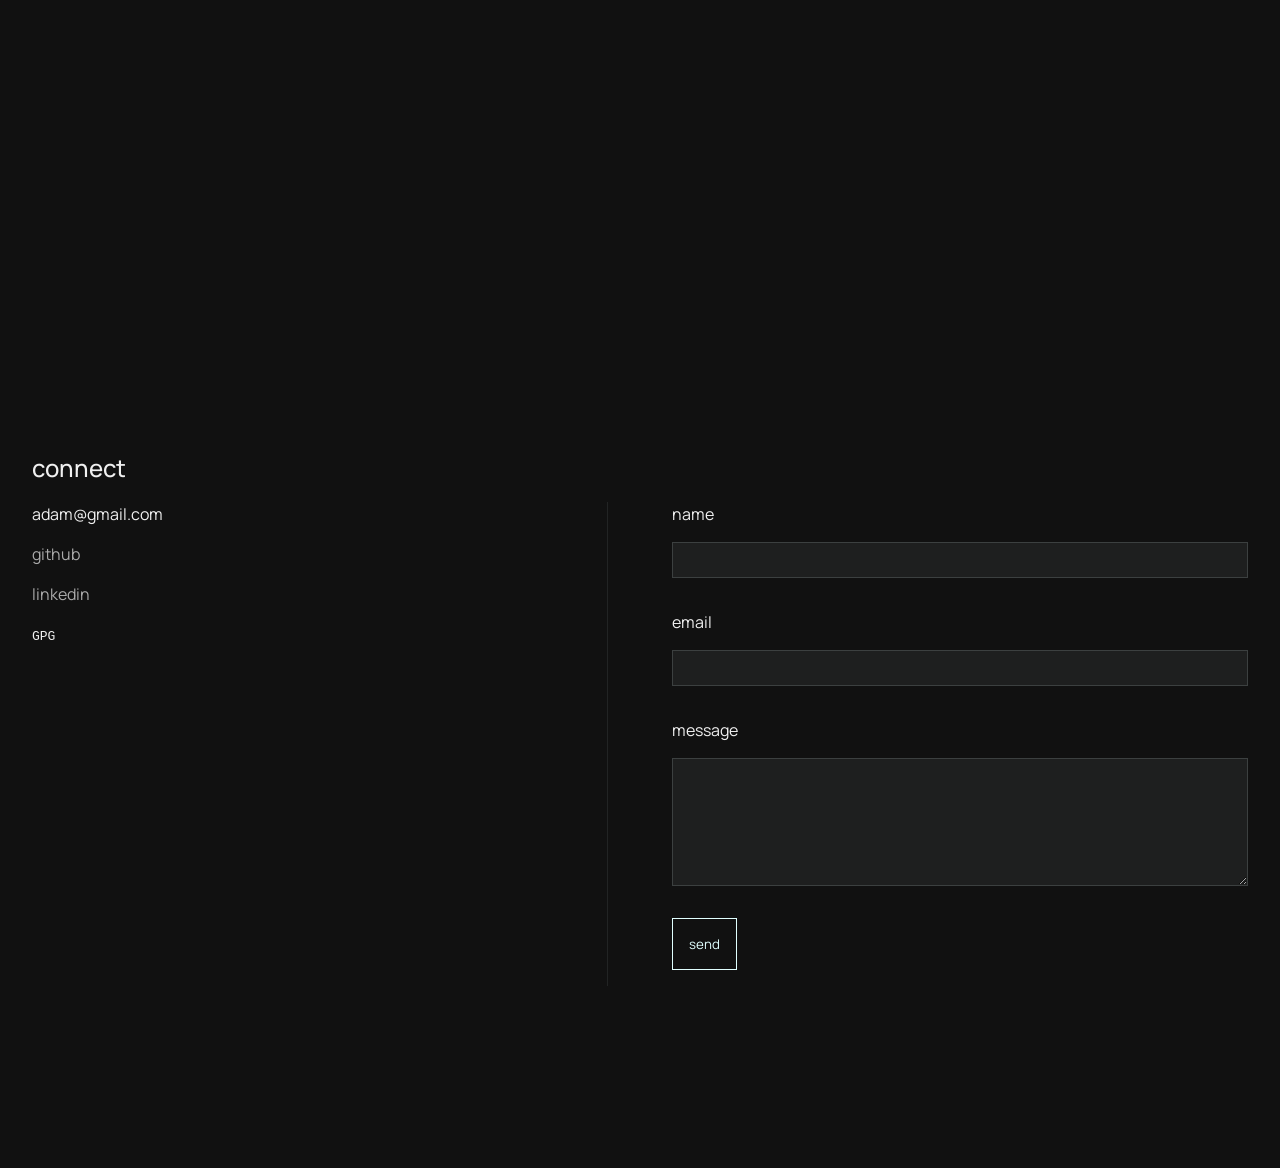
==== commit 69669759: "feat(form): complete cliend side validation with success state" ====
--- a/frontend/index.html
+++ b/frontend/index.html
@@ -31,9 +31,9 @@
                 <div id="origin-container">
                     <h1 id="origin-main-header" class="origin-header">build</h1>
 
-                    <p id="origin-tag" class="tag">
-                        whatever you do keep calm and stay secure
-                    </p>
+                    <!--<p id="origin-tag" class="tag">
+
+                    </p>-->
 
                     <a
                         class="origin-github-tag"
@@ -48,21 +48,6 @@
                 <div id="work-content">
                     <h2 id="work-header">work</h2>
                     <div id="work-container" class="work-container">
-                        <article class="work-article">
-                            <h3>Cybersec Tools</h3>
-                            <p>Basic cybersecurity tools built in Python.</p>
-                            <div class="work-tags">
-                                <span>Python</span>
-                                <span>JS</span>
-                            </div>
-                            <a
-                                class="work-github-tag"
-                                href="https://github.com/svmod3"
-                                target="_blank"
-                                rel="noreferrer noopener"
-                                ><code>cybersec tools</code></a
-                            >
-                        </article>
                         <article class="work-article">
                             <h3>LSTM Neural Network</h3>
                             <p>
@@ -84,23 +69,35 @@
                             >
                         </article>
                         <article class="work-article">
-                            <h3>Autoenkoder</h3>
-                            <p>
-                                Autoenkoder built in python and keras, it
-                                predicts google actions prices.
-                            </p>
+                            <h3>Soon</h3>
+                            <p></p>
                             <div class="work-tags">
-                                <span>Python</span>
-                                <span>Scikit-learn</span>
-                                <span>Keras</span>
+                                <span></span>
+                                <span></span>
                             </div>
                             <a
                                 class="work-github-tag"
                                 href="https://github.com/svmod3"
                                 target="_blank"
                                 rel="noreferrer noopener"
-                                ><code>autoenkoder</code></a
-                            >
+                                ><code></code
+                            ></a>
+                        </article>
+
+                        <article class="work-article">
+                            <h3>Soon</h3>
+                            <p></p>
+                            <div class="work-tags">
+                                <span></span>
+                                <span></span>
+                            </div>
+                            <a
+                                class="work-github-tag"
+                                href="https://github.com/svmod3"
+                                target="_blank"
+                                rel="noreferrer noopener"
+                                ><code></code
+                            ></a>
                         </article>
                     </div>
                 </div>
@@ -128,11 +125,21 @@
                         <form>
                             <label for="name-input">name</label>
                             <input id="name-input" type="text" />
+                            <span id="name-error" class="form-error"></span>
                             <label for="email-input">email</label>
                             <input id="email-input" type="email" />
+                            <span id="email-error" class="form-error"></span>
                             <label for="message-input">message</label>
-                            <textarea id="message-input"></textarea>
+                            <textarea
+                                id="message-input"
+                                maxlength="500"
+                            ></textarea>
+                            <span id="message-error" class="form-error"></span>
                             <button type="submit">send</button>
+                            <span
+                                id="success-message"
+                                class="form-success"
+                            ></span>
                         </form>
                     </div>
                 </div>
--- a/frontend/css/style.css
+++ b/frontend/css/style.css
@@ -35,7 +35,7 @@
     --color-accent: #e0ffff;
     --color-text: #f0f0f0;
     --color-text-secondary: #aaaaaa;
-
+    --color-error: darkred;
     --text-family: Manrope, sans-serif;
 
     --font-size-sm: 0.5rem;
@@ -176,7 +176,7 @@
 
 #origin-container h1 {
     text-align: center;
-    font-size: var(--font-size-3xl);
+    font-size: var(--font-size-4xl);
 }
 
 #origin-container p {
@@ -312,6 +312,17 @@
     align-self: flex-start;
 }
 
+.form-success {
+    color: var(--color-accent);
+    font-size: var(--font-size-md);
+}
+
+.form-error {
+    display: block;
+    font-size: var(--font-size-md);
+    color: var(--color-error);
+}
+
 button:hover {
     background: rgba(224, 255, 255, 0.06);
 }
